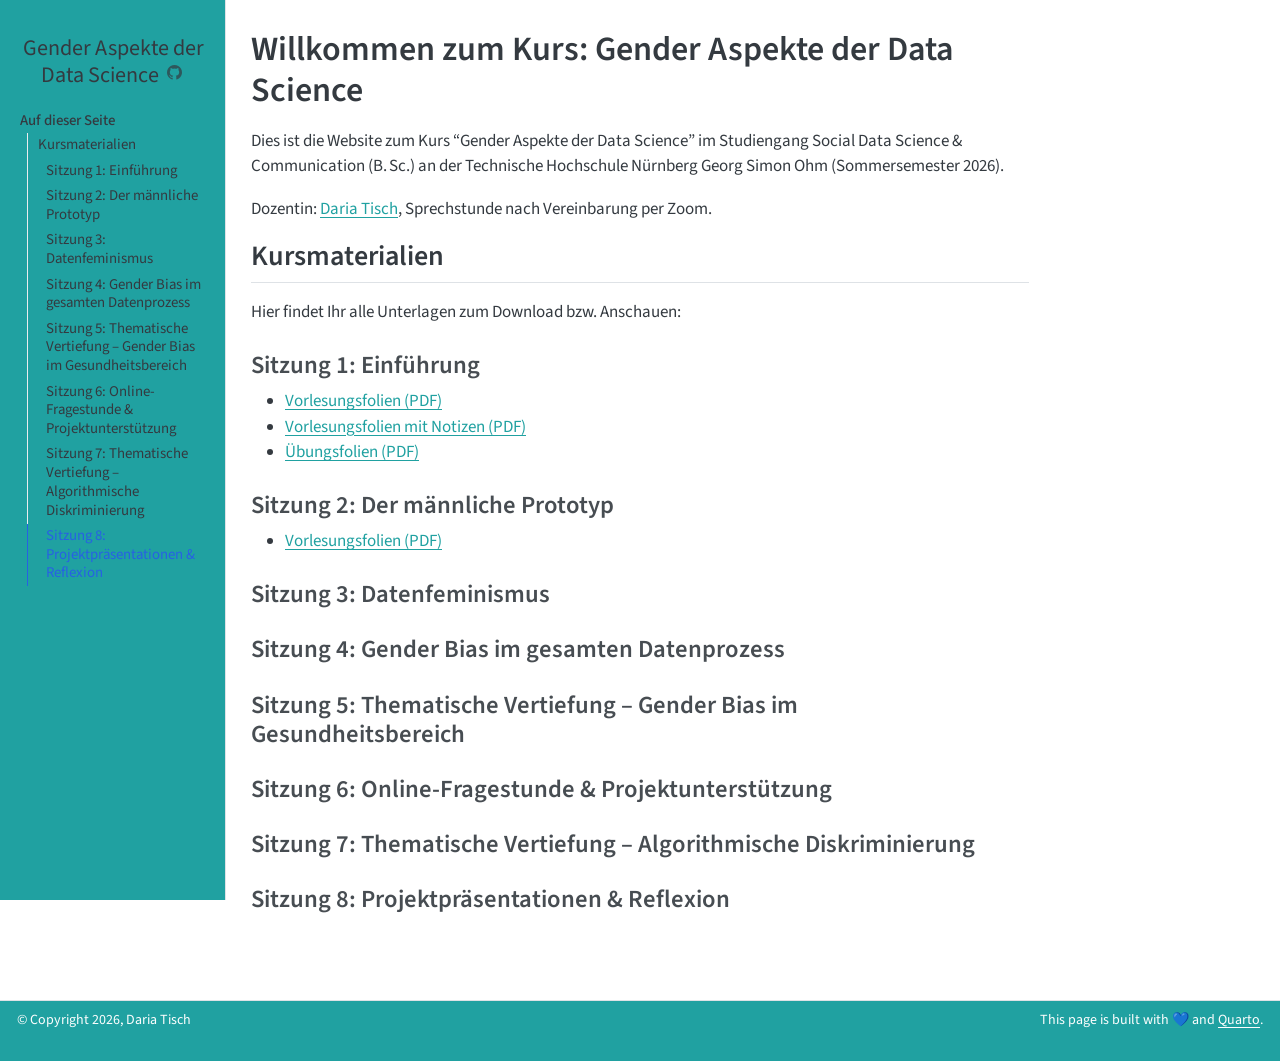
==== docs/index.html @ fe713004 "Initial commit" ====
<!DOCTYPE html>
<html xmlns="http://www.w3.org/1999/xhtml" lang="de" xml:lang="de"><head>

<meta charset="utf-8">
<meta name="generator" content="quarto-1.6.39">

<meta name="viewport" content="width=device-width, initial-scale=1.0, user-scalable=yes">


<title>Willkommen zum Kurs: Gender Aspekte der Data Science – Gender Aspekte der Data Science</title>
<style>
code{white-space: pre-wrap;}
span.smallcaps{font-variant: small-caps;}
div.columns{display: flex; gap: min(4vw, 1.5em);}
div.column{flex: auto; overflow-x: auto;}
div.hanging-indent{margin-left: 1.5em; text-indent: -1.5em;}
ul.task-list{list-style: none;}
ul.task-list li input[type="checkbox"] {
  width: 0.8em;
  margin: 0 0.8em 0.2em -1em; /* quarto-specific, see https://github.com/quarto-dev/quarto-cli/issues/4556 */ 
  vertical-align: middle;
}
</style>


<script src="site_libs/quarto-nav/quarto-nav.js"></script>
<script src="site_libs/clipboard/clipboard.min.js"></script>
<script src="site_libs/quarto-search/autocomplete.umd.js"></script>
<script src="site_libs/quarto-search/fuse.min.js"></script>
<script src="site_libs/quarto-search/quarto-search.js"></script>
<meta name="quarto:offset" content="./">
<script src="site_libs/quarto-html/quarto.js"></script>
<script src="site_libs/quarto-html/popper.min.js"></script>
<script src="site_libs/quarto-html/tippy.umd.min.js"></script>
<script src="site_libs/quarto-html/anchor.min.js"></script>
<link href="site_libs/quarto-html/tippy.css" rel="stylesheet">
<link href="site_libs/quarto-html/quarto-syntax-highlighting-e26003cea8cd680ca0c55a263523d882.css" rel="stylesheet" id="quarto-text-highlighting-styles">
<script src="site_libs/bootstrap/bootstrap.min.js"></script>
<link href="site_libs/bootstrap/bootstrap-icons.css" rel="stylesheet">
<link href="site_libs/bootstrap/bootstrap-8b5f6328e889d27b64a6ce8f4bb5505e.min.css" rel="stylesheet" append-hash="true" id="quarto-bootstrap" data-mode="light">
<script id="quarto-search-options" type="application/json">{
  "location": "sidebar",
  "copy-button": false,
  "collapse-after": 3,
  "panel-placement": "start",
  "type": "textbox",
  "limit": 50,
  "keyboard-shortcut": [
    "f",
    "/",
    "s"
  ],
  "show-item-context": false,
  "language": {
    "search-no-results-text": "Keine Treffer",
    "search-matching-documents-text": "Treffer",
    "search-copy-link-title": "Link in die Suche kopieren",
    "search-hide-matches-text": "Zusätzliche Treffer verbergen",
    "search-more-match-text": "weitere Treffer in diesem Dokument",
    "search-more-matches-text": "weitere Treffer in diesem Dokument",
    "search-clear-button-title": "Zurücksetzen",
    "search-text-placeholder": "",
    "search-detached-cancel-button-title": "Abbrechen",
    "search-submit-button-title": "Abschicken",
    "search-label": "Suchen"
  }
}</script>


</head>

<body class="nav-sidebar docked">

<div id="quarto-search-results"></div>
  <header id="quarto-header" class="headroom fixed-top">
  <nav class="quarto-secondary-nav">
    <div class="container-fluid d-flex">
      <button type="button" class="quarto-btn-toggle btn" data-bs-toggle="collapse" role="button" data-bs-target=".quarto-sidebar-collapse-item" aria-controls="quarto-sidebar" aria-expanded="false" aria-label="Seitenleiste umschalten" onclick="if (window.quartoToggleHeadroom) { window.quartoToggleHeadroom(); }">
        <i class="bi bi-layout-text-sidebar-reverse"></i>
      </button>
        <nav class="quarto-page-breadcrumbs" aria-label="breadcrumb"><ol class="breadcrumb"><li class="breadcrumb-item">
      Gender Aspekte der Data Science
      </li></ol></nav>
        <a class="flex-grow-1" role="navigation" data-bs-toggle="collapse" data-bs-target=".quarto-sidebar-collapse-item" aria-controls="quarto-sidebar" aria-expanded="false" aria-label="Seitenleiste umschalten" onclick="if (window.quartoToggleHeadroom) { window.quartoToggleHeadroom(); }">      
        </a>
    </div>
  </nav>
</header>
<!-- content -->
<div id="quarto-content" class="quarto-container page-columns page-rows-contents page-layout-article">
<!-- sidebar -->
  <nav id="quarto-sidebar" class="sidebar collapse collapse-horizontal quarto-sidebar-collapse-item sidebar-navigation docked overflow-auto">
    <div class="pt-lg-2 mt-2 text-center sidebar-header">
    <div class="sidebar-title mb-0 py-0">
      <a href="./">Gender Aspekte der Data Science</a> 
        <div class="sidebar-tools-main">
    <a href="https://github.com/dariatisch/wup2024" title="GitHub" class="quarto-navigation-tool px-1" aria-label="GitHub"><i class="bi bi-github"></i></a>
</div>
    </div>
      </div>
    <nav id="TOC" role="doc-toc" class="toc-active">
    <h2 id="toc-title">Auf dieser Seite</h2>
   
  <ul>
  <li><a href="#kursmaterialien" id="toc-kursmaterialien" class="nav-link active" data-scroll-target="#kursmaterialien">Kursmaterialien</a>
  <ul class="collapse">
  <li><a href="#sitzung-1-einführung" id="toc-sitzung-1-einführung" class="nav-link" data-scroll-target="#sitzung-1-einführung">Sitzung 1: Einführung</a></li>
  <li><a href="#sitzung-2-der-männliche-prototyp" id="toc-sitzung-2-der-männliche-prototyp" class="nav-link" data-scroll-target="#sitzung-2-der-männliche-prototyp">Sitzung 2: Der männliche Prototyp</a></li>
  <li><a href="#sitzung-3-datenfeminismus" id="toc-sitzung-3-datenfeminismus" class="nav-link" data-scroll-target="#sitzung-3-datenfeminismus">Sitzung 3: Datenfeminismus</a></li>
  <li><a href="#sitzung-4-gender-bias-im-gesamten-datenprozess" id="toc-sitzung-4-gender-bias-im-gesamten-datenprozess" class="nav-link" data-scroll-target="#sitzung-4-gender-bias-im-gesamten-datenprozess">Sitzung 4: Gender Bias im gesamten Datenprozess</a></li>
  <li><a href="#sitzung-5-thematische-vertiefung-gender-bias-im-gesundheitsbereich" id="toc-sitzung-5-thematische-vertiefung-gender-bias-im-gesundheitsbereich" class="nav-link" data-scroll-target="#sitzung-5-thematische-vertiefung-gender-bias-im-gesundheitsbereich">Sitzung 5: Thematische Vertiefung – Gender Bias im Gesundheitsbereich</a></li>
  <li><a href="#sitzung-6-online-fragestunde-projektunterstützung" id="toc-sitzung-6-online-fragestunde-projektunterstützung" class="nav-link" data-scroll-target="#sitzung-6-online-fragestunde-projektunterstützung">Sitzung 6: Online-Fragestunde &amp; Projektunterstützung</a></li>
  <li><a href="#sitzung-7-thematische-vertiefung-algorithmische-diskriminierung" id="toc-sitzung-7-thematische-vertiefung-algorithmische-diskriminierung" class="nav-link" data-scroll-target="#sitzung-7-thematische-vertiefung-algorithmische-diskriminierung">Sitzung 7: Thematische Vertiefung – Algorithmische Diskriminierung</a></li>
  <li><a href="#sitzung-8-projektpräsentationen-reflexion" id="toc-sitzung-8-projektpräsentationen-reflexion" class="nav-link" data-scroll-target="#sitzung-8-projektpräsentationen-reflexion">Sitzung 8: Projektpräsentationen &amp; Reflexion</a></li>
  </ul></li>
  </ul>
</nav>
</nav>
<div id="quarto-sidebar-glass" class="quarto-sidebar-collapse-item" data-bs-toggle="collapse" data-bs-target=".quarto-sidebar-collapse-item"></div>
<!-- margin-sidebar -->
    <div id="quarto-margin-sidebar" class="sidebar margin-sidebar zindex-bottom">
    </div>
<!-- main -->
<main class="content" id="quarto-document-content">

<header id="title-block-header" class="quarto-title-block default">
<div class="quarto-title">
<h1 class="title">Willkommen zum Kurs: Gender Aspekte der Data Science</h1>
</div>



<div class="quarto-title-meta">

    
  
    
  </div>
  


</header>


<p>Dies ist die Website zum Kurs “Gender Aspekte der Data Science” im Studiengang Social Data Science &amp; Communication (B. Sc.) an der Technische Hochschule Nürnberg Georg Simon Ohm (Sommersemester 2026).</p>
<p>Dozentin: <a href="https://dariatisch.github.io/">Daria Tisch</a>, Sprechstunde nach Vereinbarung per Zoom.</p>
<section id="kursmaterialien" class="level2">
<h2 class="anchored" data-anchor-id="kursmaterialien">Kursmaterialien</h2>
<p>Hier findet Ihr alle Unterlagen zum Download bzw. Anschauen:</p>
<section id="sitzung-1-einführung" class="level3">
<h3 class="anchored" data-anchor-id="sitzung-1-einführung">Sitzung 1: Einführung</h3>
<ul>
<li><a href="slides_pdf/01a_gender_data_science.pdf">Vorlesungsfolien (PDF)</a></li>
<li><a href="slides_pdf/01a_gender_data_science_mit_notizen.pdf">Vorlesungsfolien mit Notizen (PDF)</a></li>
<li><a href="slides_pdf/01b_gender_data_science.pdf">Übungsfolien (PDF)</a></li>
</ul>
</section>
<section id="sitzung-2-der-männliche-prototyp" class="level3">
<h3 class="anchored" data-anchor-id="sitzung-2-der-männliche-prototyp">Sitzung 2: Der männliche Prototyp</h3>
<ul>
<li><a href="slides_pdf/02a_gender_data_science.pdf">Vorlesungsfolien (PDF)</a></li>
</ul>
</section>
<section id="sitzung-3-datenfeminismus" class="level3">
<h3 class="anchored" data-anchor-id="sitzung-3-datenfeminismus">Sitzung 3: Datenfeminismus</h3>
</section>
<section id="sitzung-4-gender-bias-im-gesamten-datenprozess" class="level3">
<h3 class="anchored" data-anchor-id="sitzung-4-gender-bias-im-gesamten-datenprozess">Sitzung 4: Gender Bias im gesamten Datenprozess</h3>
</section>
<section id="sitzung-5-thematische-vertiefung-gender-bias-im-gesundheitsbereich" class="level3">
<h3 class="anchored" data-anchor-id="sitzung-5-thematische-vertiefung-gender-bias-im-gesundheitsbereich">Sitzung 5: Thematische Vertiefung – Gender Bias im Gesundheitsbereich</h3>
</section>
<section id="sitzung-6-online-fragestunde-projektunterstützung" class="level3">
<h3 class="anchored" data-anchor-id="sitzung-6-online-fragestunde-projektunterstützung">Sitzung 6: Online-Fragestunde &amp; Projektunterstützung</h3>
</section>
<section id="sitzung-7-thematische-vertiefung-algorithmische-diskriminierung" class="level3">
<h3 class="anchored" data-anchor-id="sitzung-7-thematische-vertiefung-algorithmische-diskriminierung">Sitzung 7: Thematische Vertiefung – Algorithmische Diskriminierung</h3>
</section>
<section id="sitzung-8-projektpräsentationen-reflexion" class="level3">
<h3 class="anchored" data-anchor-id="sitzung-8-projektpräsentationen-reflexion">Sitzung 8: Projektpräsentationen &amp; Reflexion</h3>


</section>
</section>

</main> <!-- /main -->
<script id="quarto-html-after-body" type="application/javascript">
window.document.addEventListener("DOMContentLoaded", function (event) {
  const toggleBodyColorMode = (bsSheetEl) => {
    const mode = bsSheetEl.getAttribute("data-mode");
    const bodyEl = window.document.querySelector("body");
    if (mode === "dark") {
      bodyEl.classList.add("quarto-dark");
      bodyEl.classList.remove("quarto-light");
    } else {
      bodyEl.classList.add("quarto-light");
      bodyEl.classList.remove("quarto-dark");
    }
  }
  const toggleBodyColorPrimary = () => {
    const bsSheetEl = window.document.querySelector("link#quarto-bootstrap");
    if (bsSheetEl) {
      toggleBodyColorMode(bsSheetEl);
    }
  }
  toggleBodyColorPrimary();  
  const icon = "";
  const anchorJS = new window.AnchorJS();
  anchorJS.options = {
    placement: 'right',
    icon: icon
  };
  anchorJS.add('.anchored');
  const isCodeAnnotation = (el) => {
    for (const clz of el.classList) {
      if (clz.startsWith('code-annotation-')) {                     
        return true;
      }
    }
    return false;
  }
  const onCopySuccess = function(e) {
    // button target
    const button = e.trigger;
    // don't keep focus
    button.blur();
    // flash "checked"
    button.classList.add('code-copy-button-checked');
    var currentTitle = button.getAttribute("title");
    button.setAttribute("title", "Kopiert");
    let tooltip;
    if (window.bootstrap) {
      button.setAttribute("data-bs-toggle", "tooltip");
      button.setAttribute("data-bs-placement", "left");
      button.setAttribute("data-bs-title", "Kopiert");
      tooltip = new bootstrap.Tooltip(button, 
        { trigger: "manual", 
          customClass: "code-copy-button-tooltip",
          offset: [0, -8]});
      tooltip.show();    
    }
    setTimeout(function() {
      if (tooltip) {
        tooltip.hide();
        button.removeAttribute("data-bs-title");
        button.removeAttribute("data-bs-toggle");
        button.removeAttribute("data-bs-placement");
      }
      button.setAttribute("title", currentTitle);
      button.classList.remove('code-copy-button-checked');
    }, 1000);
    // clear code selection
    e.clearSelection();
  }
  const getTextToCopy = function(trigger) {
      const codeEl = trigger.previousElementSibling.cloneNode(true);
      for (const childEl of codeEl.children) {
        if (isCodeAnnotation(childEl)) {
          childEl.remove();
        }
      }
      return codeEl.innerText;
  }
  const clipboard = new window.ClipboardJS('.code-copy-button:not([data-in-quarto-modal])', {
    text: getTextToCopy
  });
  clipboard.on('success', onCopySuccess);
  if (window.document.getElementById('quarto-embedded-source-code-modal')) {
    const clipboardModal = new window.ClipboardJS('.code-copy-button[data-in-quarto-modal]', {
      text: getTextToCopy,
      container: window.document.getElementById('quarto-embedded-source-code-modal')
    });
    clipboardModal.on('success', onCopySuccess);
  }
    var localhostRegex = new RegExp(/^(?:http|https):\/\/localhost\:?[0-9]*\//);
    var mailtoRegex = new RegExp(/^mailto:/);
      var filterRegex = new RegExp('/' + window.location.host + '/');
    var isInternal = (href) => {
        return filterRegex.test(href) || localhostRegex.test(href) || mailtoRegex.test(href);
    }
    // Inspect non-navigation links and adorn them if external
 	var links = window.document.querySelectorAll('a[href]:not(.nav-link):not(.navbar-brand):not(.toc-action):not(.sidebar-link):not(.sidebar-item-toggle):not(.pagination-link):not(.no-external):not([aria-hidden]):not(.dropdown-item):not(.quarto-navigation-tool):not(.about-link)');
    for (var i=0; i<links.length; i++) {
      const link = links[i];
      if (!isInternal(link.href)) {
        // undo the damage that might have been done by quarto-nav.js in the case of
        // links that we want to consider external
        if (link.dataset.originalHref !== undefined) {
          link.href = link.dataset.originalHref;
        }
      }
    }
  function tippyHover(el, contentFn, onTriggerFn, onUntriggerFn) {
    const config = {
      allowHTML: true,
      maxWidth: 500,
      delay: 100,
      arrow: false,
      appendTo: function(el) {
          return el.parentElement;
      },
      interactive: true,
      interactiveBorder: 10,
      theme: 'quarto',
      placement: 'bottom-start',
    };
    if (contentFn) {
      config.content = contentFn;
    }
    if (onTriggerFn) {
      config.onTrigger = onTriggerFn;
    }
    if (onUntriggerFn) {
      config.onUntrigger = onUntriggerFn;
    }
    window.tippy(el, config); 
  }
  const noterefs = window.document.querySelectorAll('a[role="doc-noteref"]');
  for (var i=0; i<noterefs.length; i++) {
    const ref = noterefs[i];
    tippyHover(ref, function() {
      // use id or data attribute instead here
      let href = ref.getAttribute('data-footnote-href') || ref.getAttribute('href');
      try { href = new URL(href).hash; } catch {}
      const id = href.replace(/^#\/?/, "");
      const note = window.document.getElementById(id);
      if (note) {
        return note.innerHTML;
      } else {
        return "";
      }
    });
  }
  const xrefs = window.document.querySelectorAll('a.quarto-xref');
  const processXRef = (id, note) => {
    // Strip column container classes
    const stripColumnClz = (el) => {
      el.classList.remove("page-full", "page-columns");
      if (el.children) {
        for (const child of el.children) {
          stripColumnClz(child);
        }
      }
    }
    stripColumnClz(note)
    if (id === null || id.startsWith('sec-')) {
      // Special case sections, only their first couple elements
      const container = document.createElement("div");
      if (note.children && note.children.length > 2) {
        container.appendChild(note.children[0].cloneNode(true));
        for (let i = 1; i < note.children.length; i++) {
          const child = note.children[i];
          if (child.tagName === "P" && child.innerText === "") {
            continue;
          } else {
            container.appendChild(child.cloneNode(true));
            break;
          }
        }
        if (window.Quarto?.typesetMath) {
          window.Quarto.typesetMath(container);
        }
        return container.innerHTML
      } else {
        if (window.Quarto?.typesetMath) {
          window.Quarto.typesetMath(note);
        }
        return note.innerHTML;
      }
    } else {
      // Remove any anchor links if they are present
      const anchorLink = note.querySelector('a.anchorjs-link');
      if (anchorLink) {
        anchorLink.remove();
      }
      if (window.Quarto?.typesetMath) {
        window.Quarto.typesetMath(note);
      }
      if (note.classList.contains("callout")) {
        return note.outerHTML;
      } else {
        return note.innerHTML;
      }
    }
  }
  for (var i=0; i<xrefs.length; i++) {
    const xref = xrefs[i];
    tippyHover(xref, undefined, function(instance) {
      instance.disable();
      let url = xref.getAttribute('href');
      let hash = undefined; 
      if (url.startsWith('#')) {
        hash = url;
      } else {
        try { hash = new URL(url).hash; } catch {}
      }
      if (hash) {
        const id = hash.replace(/^#\/?/, "");
        const note = window.document.getElementById(id);
        if (note !== null) {
          try {
            const html = processXRef(id, note.cloneNode(true));
            instance.setContent(html);
          } finally {
            instance.enable();
            instance.show();
          }
        } else {
          // See if we can fetch this
          fetch(url.split('#')[0])
          .then(res => res.text())
          .then(html => {
            const parser = new DOMParser();
            const htmlDoc = parser.parseFromString(html, "text/html");
            const note = htmlDoc.getElementById(id);
            if (note !== null) {
              const html = processXRef(id, note);
              instance.setContent(html);
            } 
          }).finally(() => {
            instance.enable();
            instance.show();
          });
        }
      } else {
        // See if we can fetch a full url (with no hash to target)
        // This is a special case and we should probably do some content thinning / targeting
        fetch(url)
        .then(res => res.text())
        .then(html => {
          const parser = new DOMParser();
          const htmlDoc = parser.parseFromString(html, "text/html");
          const note = htmlDoc.querySelector('main.content');
          if (note !== null) {
            // This should only happen for chapter cross references
            // (since there is no id in the URL)
            // remove the first header
            if (note.children.length > 0 && note.children[0].tagName === "HEADER") {
              note.children[0].remove();
            }
            const html = processXRef(null, note);
            instance.setContent(html);
          } 
        }).finally(() => {
          instance.enable();
          instance.show();
        });
      }
    }, function(instance) {
    });
  }
      let selectedAnnoteEl;
      const selectorForAnnotation = ( cell, annotation) => {
        let cellAttr = 'data-code-cell="' + cell + '"';
        let lineAttr = 'data-code-annotation="' +  annotation + '"';
        const selector = 'span[' + cellAttr + '][' + lineAttr + ']';
        return selector;
      }
      const selectCodeLines = (annoteEl) => {
        const doc = window.document;
        const targetCell = annoteEl.getAttribute("data-target-cell");
        const targetAnnotation = annoteEl.getAttribute("data-target-annotation");
        const annoteSpan = window.document.querySelector(selectorForAnnotation(targetCell, targetAnnotation));
        const lines = annoteSpan.getAttribute("data-code-lines").split(",");
        const lineIds = lines.map((line) => {
          return targetCell + "-" + line;
        })
        let top = null;
        let height = null;
        let parent = null;
        if (lineIds.length > 0) {
            //compute the position of the single el (top and bottom and make a div)
            const el = window.document.getElementById(lineIds[0]);
            top = el.offsetTop;
            height = el.offsetHeight;
            parent = el.parentElement.parentElement;
          if (lineIds.length > 1) {
            const lastEl = window.document.getElementById(lineIds[lineIds.length - 1]);
            const bottom = lastEl.offsetTop + lastEl.offsetHeight;
            height = bottom - top;
          }
          if (top !== null && height !== null && parent !== null) {
            // cook up a div (if necessary) and position it 
            let div = window.document.getElementById("code-annotation-line-highlight");
            if (div === null) {
              div = window.document.createElement("div");
              div.setAttribute("id", "code-annotation-line-highlight");
              div.style.position = 'absolute';
              parent.appendChild(div);
            }
            div.style.top = top - 2 + "px";
            div.style.height = height + 4 + "px";
            div.style.left = 0;
            let gutterDiv = window.document.getElementById("code-annotation-line-highlight-gutter");
            if (gutterDiv === null) {
              gutterDiv = window.document.createElement("div");
              gutterDiv.setAttribute("id", "code-annotation-line-highlight-gutter");
              gutterDiv.style.position = 'absolute';
              const codeCell = window.document.getElementById(targetCell);
              const gutter = codeCell.querySelector('.code-annotation-gutter');
              gutter.appendChild(gutterDiv);
            }
            gutterDiv.style.top = top - 2 + "px";
            gutterDiv.style.height = height + 4 + "px";
          }
          selectedAnnoteEl = annoteEl;
        }
      };
      const unselectCodeLines = () => {
        const elementsIds = ["code-annotation-line-highlight", "code-annotation-line-highlight-gutter"];
        elementsIds.forEach((elId) => {
          const div = window.document.getElementById(elId);
          if (div) {
            div.remove();
          }
        });
        selectedAnnoteEl = undefined;
      };
        // Handle positioning of the toggle
    window.addEventListener(
      "resize",
      throttle(() => {
        elRect = undefined;
        if (selectedAnnoteEl) {
          selectCodeLines(selectedAnnoteEl);
        }
      }, 10)
    );
    function throttle(fn, ms) {
    let throttle = false;
    let timer;
      return (...args) => {
        if(!throttle) { // first call gets through
            fn.apply(this, args);
            throttle = true;
        } else { // all the others get throttled
            if(timer) clearTimeout(timer); // cancel #2
            timer = setTimeout(() => {
              fn.apply(this, args);
              timer = throttle = false;
            }, ms);
        }
      };
    }
      // Attach click handler to the DT
      const annoteDls = window.document.querySelectorAll('dt[data-target-cell]');
      for (const annoteDlNode of annoteDls) {
        annoteDlNode.addEventListener('click', (event) => {
          const clickedEl = event.target;
          if (clickedEl !== selectedAnnoteEl) {
            unselectCodeLines();
            const activeEl = window.document.querySelector('dt[data-target-cell].code-annotation-active');
            if (activeEl) {
              activeEl.classList.remove('code-annotation-active');
            }
            selectCodeLines(clickedEl);
            clickedEl.classList.add('code-annotation-active');
          } else {
            // Unselect the line
            unselectCodeLines();
            clickedEl.classList.remove('code-annotation-active');
          }
        });
      }
  const findCites = (el) => {
    const parentEl = el.parentElement;
    if (parentEl) {
      const cites = parentEl.dataset.cites;
      if (cites) {
        return {
          el,
          cites: cites.split(' ')
        };
      } else {
        return findCites(el.parentElement)
      }
    } else {
      return undefined;
    }
  };
  var bibliorefs = window.document.querySelectorAll('a[role="doc-biblioref"]');
  for (var i=0; i<bibliorefs.length; i++) {
    const ref = bibliorefs[i];
    const citeInfo = findCites(ref);
    if (citeInfo) {
      tippyHover(citeInfo.el, function() {
        var popup = window.document.createElement('div');
        citeInfo.cites.forEach(function(cite) {
          var citeDiv = window.document.createElement('div');
          citeDiv.classList.add('hanging-indent');
          citeDiv.classList.add('csl-entry');
          var biblioDiv = window.document.getElementById('ref-' + cite);
          if (biblioDiv) {
            citeDiv.innerHTML = biblioDiv.innerHTML;
          }
          popup.appendChild(citeDiv);
        });
        return popup.innerHTML;
      });
    }
  }
});
</script>
</div> <!-- /content -->
<footer class="footer">
  <div class="nav-footer">
    <div class="nav-footer-left">
<p>© Copyright 2026, Daria Tisch</p>
</div>   
    <div class="nav-footer-center">
      &nbsp;
    </div>
    <div class="nav-footer-right">
<p>This page is built with 💙 and <a href="https://quarto.org/">Quarto</a>.</p>
</div>
  </div>
</footer>




</body></html>
---- docs/site_libs/quarto-html/tippy.css ----
.tippy-box[data-animation=fade][data-state=hidden]{opacity:0}[data-tippy-root]{max-width:calc(100vw - 10px)}.tippy-box{position:relative;background-color:#333;color:#fff;border-radius:4px;font-size:14px;line-height:1.4;white-space:normal;outline:0;transition-property:transform,visibility,opacity}.tippy-box[data-placement^=top]>.tippy-arrow{bottom:0}.tippy-box[data-placement^=top]>.tippy-arrow:before{bottom:-7px;left:0;border-width:8px 8px 0;border-top-color:initial;transform-origin:center top}.tippy-box[data-placement^=bottom]>.tippy-arrow{top:0}.tippy-box[data-placement^=bottom]>.tippy-arrow:before{top:-7px;left:0;border-width:0 8px 8px;border-bottom-color:initial;transform-origin:center bottom}.tippy-box[data-placement^=left]>.tippy-arrow{right:0}.tippy-box[data-placement^=left]>.tippy-arrow:before{border-width:8px 0 8px 8px;border-left-color:initial;right:-7px;transform-origin:center left}.tippy-box[data-placement^=right]>.tippy-arrow{left:0}.tippy-box[data-placement^=right]>.tippy-arrow:before{left:-7px;border-width:8px 8px 8px 0;border-right-color:initial;transform-origin:center right}.tippy-box[data-inertia][data-state=visible]{transition-timing-function:cubic-bezier(.54,1.5,.38,1.11)}.tippy-arrow{width:16px;height:16px;color:#333}.tippy-arrow:before{content:"";position:absolute;border-color:transparent;border-style:solid}.tippy-content{position:relative;padding:5px 9px;z-index:1}
---- docs/site_libs/quarto-html/quarto-syntax-highlighting-e26003cea8cd680ca0c55a263523d882.css ----
/* quarto syntax highlight colors */
:root {
  --quarto-hl-ot-color: #003B4F;
  --quarto-hl-at-color: #657422;
  --quarto-hl-ss-color: #20794D;
  --quarto-hl-an-color: #5E5E5E;
  --quarto-hl-fu-color: #4758AB;
  --quarto-hl-st-color: #20794D;
  --quarto-hl-cf-color: #003B4F;
  --quarto-hl-op-color: #5E5E5E;
  --quarto-hl-er-color: #AD0000;
  --quarto-hl-bn-color: #AD0000;
  --quarto-hl-al-color: #AD0000;
  --quarto-hl-va-color: #111111;
  --quarto-hl-bu-color: inherit;
  --quarto-hl-ex-color: inherit;
  --quarto-hl-pp-color: #AD0000;
  --quarto-hl-in-color: #5E5E5E;
  --quarto-hl-vs-color: #20794D;
  --quarto-hl-wa-color: #5E5E5E;
  --quarto-hl-do-color: #5E5E5E;
  --quarto-hl-im-color: #00769E;
  --quarto-hl-ch-color: #20794D;
  --quarto-hl-dt-color: #AD0000;
  --quarto-hl-fl-color: #AD0000;
  --quarto-hl-co-color: #5E5E5E;
  --quarto-hl-cv-color: #5E5E5E;
  --quarto-hl-cn-color: #8f5902;
  --quarto-hl-sc-color: #5E5E5E;
  --quarto-hl-dv-color: #AD0000;
  --quarto-hl-kw-color: #003B4F;
}

/* other quarto variables */
:root {
  --quarto-font-monospace: SFMono-Regular, Menlo, Monaco, Consolas, "Liberation Mono", "Courier New", monospace;
}

pre > code.sourceCode > span {
  color: #003B4F;
}

code span {
  color: #003B4F;
}

code.sourceCode > span {
  color: #003B4F;
}

div.sourceCode,
div.sourceCode pre.sourceCode {
  color: #003B4F;
}

code span.ot {
  color: #003B4F;
  font-style: inherit;
}

code span.at {
  color: #657422;
  font-style: inherit;
}

code span.ss {
  color: #20794D;
  font-style: inherit;
}

code span.an {
  color: #5E5E5E;
  font-style: inherit;
}

code span.fu {
  color: #4758AB;
  font-style: inherit;
}

code span.st {
  color: #20794D;
  font-style: inherit;
}

code span.cf {
  color: #003B4F;
  font-weight: bold;
  font-style: inherit;
}

code span.op {
  color: #5E5E5E;
  font-style: inherit;
}

code span.er {
  color: #AD0000;
  font-style: inherit;
}

code span.bn {
  color: #AD0000;
  font-style: inherit;
}

code span.al {
  color: #AD0000;
  font-style: inherit;
}

code span.va {
  color: #111111;
  font-style: inherit;
}

code span.bu {
  font-style: inherit;
}

code span.ex {
  font-style: inherit;
}

code span.pp {
  color: #AD0000;
  font-style: inherit;
}

code span.in {
  color: #5E5E5E;
  font-style: inherit;
}

code span.vs {
  color: #20794D;
  font-style: inherit;
}

code span.wa {
  color: #5E5E5E;
  font-style: italic;
}

code span.do {
  color: #5E5E5E;
  font-style: italic;
}

code span.im {
  color: #00769E;
  font-style: inherit;
}

code span.ch {
  color: #20794D;
  font-style: inherit;
}

code span.dt {
  color: #AD0000;
  font-style: inherit;
}

code span.fl {
  color: #AD0000;
  font-style: inherit;
}

code span.co {
  color: #5E5E5E;
  font-style: inherit;
}

code span.cv {
  color: #5E5E5E;
  font-style: italic;
}

code span.cn {
  color: #8f5902;
  font-style: inherit;
}

code span.sc {
  color: #5E5E5E;
  font-style: inherit;
}

code span.dv {
  color: #AD0000;
  font-style: inherit;
}

code span.kw {
  color: #003B4F;
  font-weight: bold;
  font-style: inherit;
}

.prevent-inlining {
  content: "</";
}

/*# sourceMappingURL=e90e9ab646ea9b1aaa61e089606e0f97.css.map */
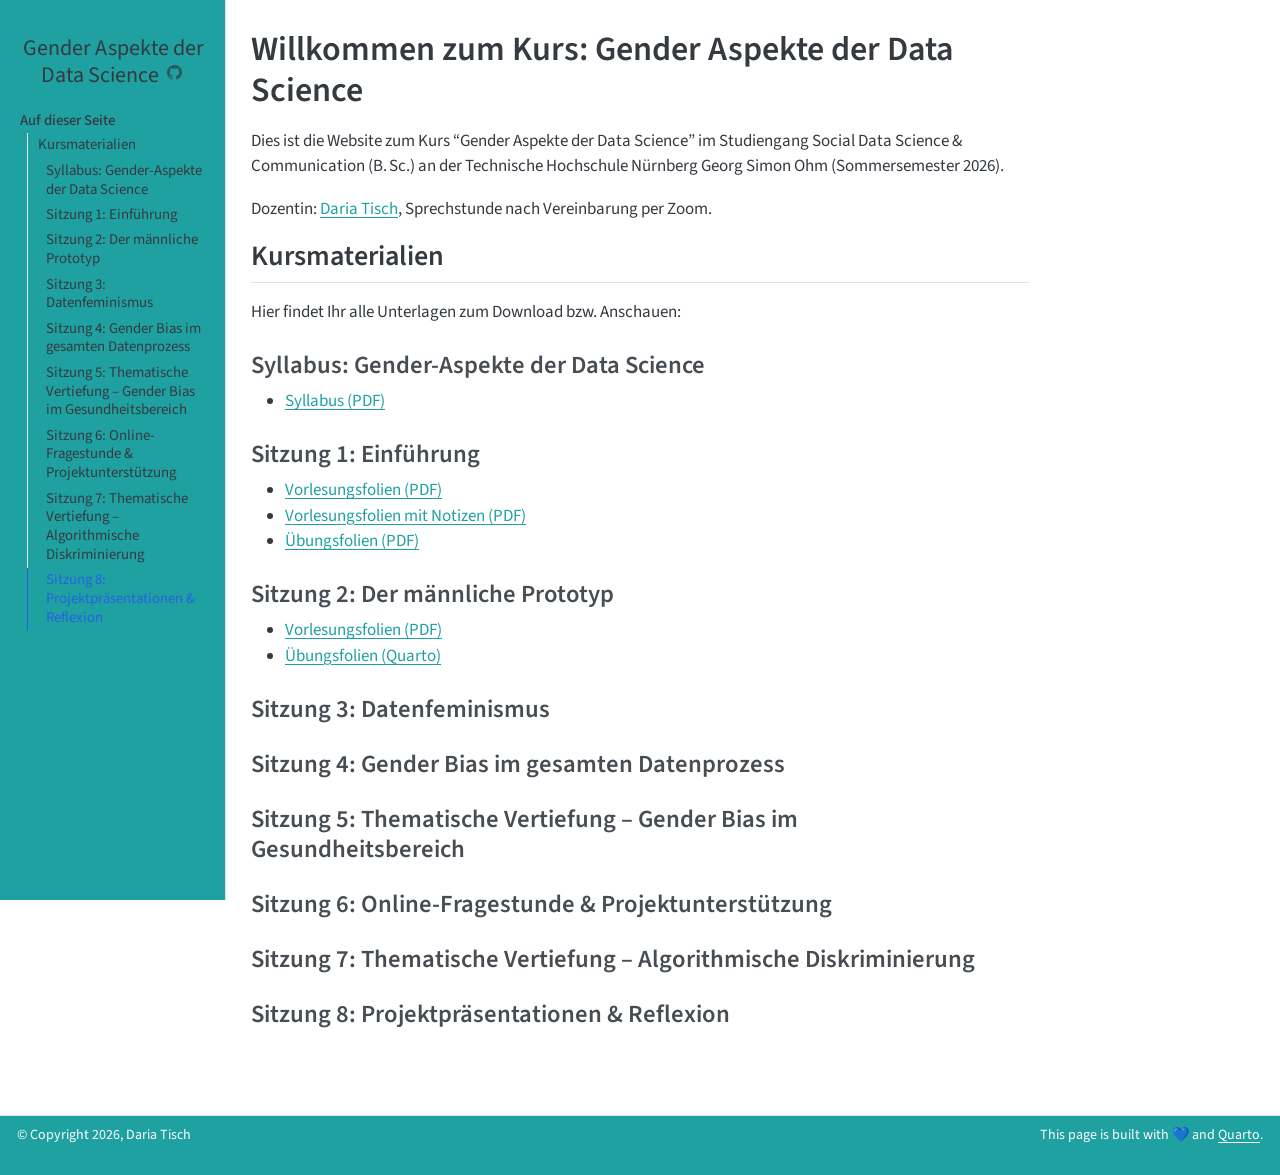
==== commit d2949748: "small change" ====
--- a/docs/index.html
+++ b/docs/index.html
@@ -94,7 +94,7 @@
     <div class="sidebar-title mb-0 py-0">
       <a href="./">Gender Aspekte der Data Science</a> 
         <div class="sidebar-tools-main">
-    <a href="https://github.com/dariatisch/wup2024" title="GitHub" class="quarto-navigation-tool px-1" aria-label="GitHub"><i class="bi bi-github"></i></a>
+    <a href="https://github.com/dariatisch/gender_data_science_2026" title="GitHub" class="quarto-navigation-tool px-1" aria-label="GitHub"><i class="bi bi-github"></i></a>
 </div>
     </div>
       </div>
@@ -104,6 +104,7 @@
   <ul>
   <li><a href="#kursmaterialien" id="toc-kursmaterialien" class="nav-link active" data-scroll-target="#kursmaterialien">Kursmaterialien</a>
   <ul class="collapse">
+  <li><a href="#syllabus-gender-aspekte-der-data-science" id="toc-syllabus-gender-aspekte-der-data-science" class="nav-link" data-scroll-target="#syllabus-gender-aspekte-der-data-science">Syllabus: Gender-Aspekte der Data Science</a></li>
   <li><a href="#sitzung-1-einführung" id="toc-sitzung-1-einführung" class="nav-link" data-scroll-target="#sitzung-1-einführung">Sitzung 1: Einführung</a></li>
   <li><a href="#sitzung-2-der-männliche-prototyp" id="toc-sitzung-2-der-männliche-prototyp" class="nav-link" data-scroll-target="#sitzung-2-der-männliche-prototyp">Sitzung 2: Der männliche Prototyp</a></li>
   <li><a href="#sitzung-3-datenfeminismus" id="toc-sitzung-3-datenfeminismus" class="nav-link" data-scroll-target="#sitzung-3-datenfeminismus">Sitzung 3: Datenfeminismus</a></li>
@@ -147,6 +148,12 @@
 <section id="kursmaterialien" class="level2">
 <h2 class="anchored" data-anchor-id="kursmaterialien">Kursmaterialien</h2>
 <p>Hier findet Ihr alle Unterlagen zum Download bzw. Anschauen:</p>
+<section id="syllabus-gender-aspekte-der-data-science" class="level3">
+<h3 class="anchored" data-anchor-id="syllabus-gender-aspekte-der-data-science">Syllabus: Gender-Aspekte der Data Science</h3>
+<ul>
+<li><a href="slides_pdf/syllabus_gender_data_science_SS_2026.pdf">Syllabus (PDF)</a></li>
+</ul>
+</section>
 <section id="sitzung-1-einführung" class="level3">
 <h3 class="anchored" data-anchor-id="sitzung-1-einführung">Sitzung 1: Einführung</h3>
 <ul>
@@ -159,6 +166,7 @@
 <h3 class="anchored" data-anchor-id="sitzung-2-der-männliche-prototyp">Sitzung 2: Der männliche Prototyp</h3>
 <ul>
 <li><a href="slides_pdf/02a_gender_data_science.pdf">Vorlesungsfolien (PDF)</a></li>
+<li><a href="slides_quarto/02b_gender_data_science.html">Übungsfolien (Quarto)</a></li>
 </ul>
 </section>
 <section id="sitzung-3-datenfeminismus" class="level3">
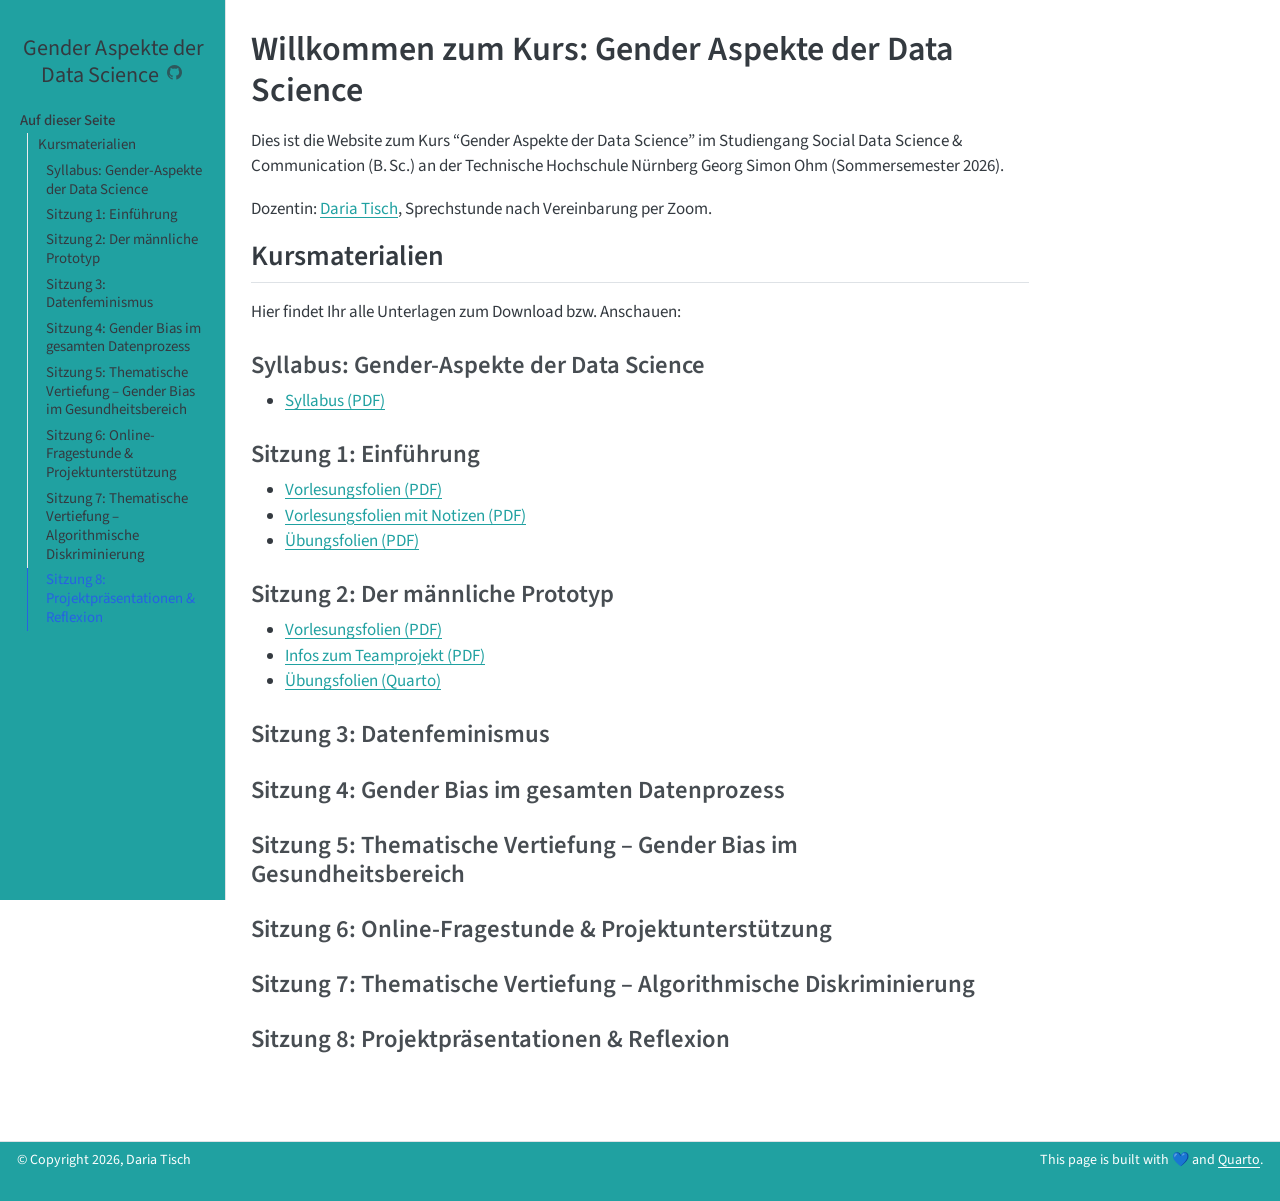
==== commit 6a3b5ca6: "info teamprojekt" ====
--- a/docs/index.html
+++ b/docs/index.html
@@ -166,6 +166,7 @@
 <h3 class="anchored" data-anchor-id="sitzung-2-der-männliche-prototyp">Sitzung 2: Der männliche Prototyp</h3>
 <ul>
 <li><a href="slides_pdf/02a_gender_data_science.pdf">Vorlesungsfolien (PDF)</a></li>
+<li><a href="slides_pdf/02b_gender_data_science.pdf">Infos zum Teamprojekt (PDF)</a></li>
 <li><a href="slides_quarto/02b_gender_data_science.html">Übungsfolien (Quarto)</a></li>
 </ul>
 </section>
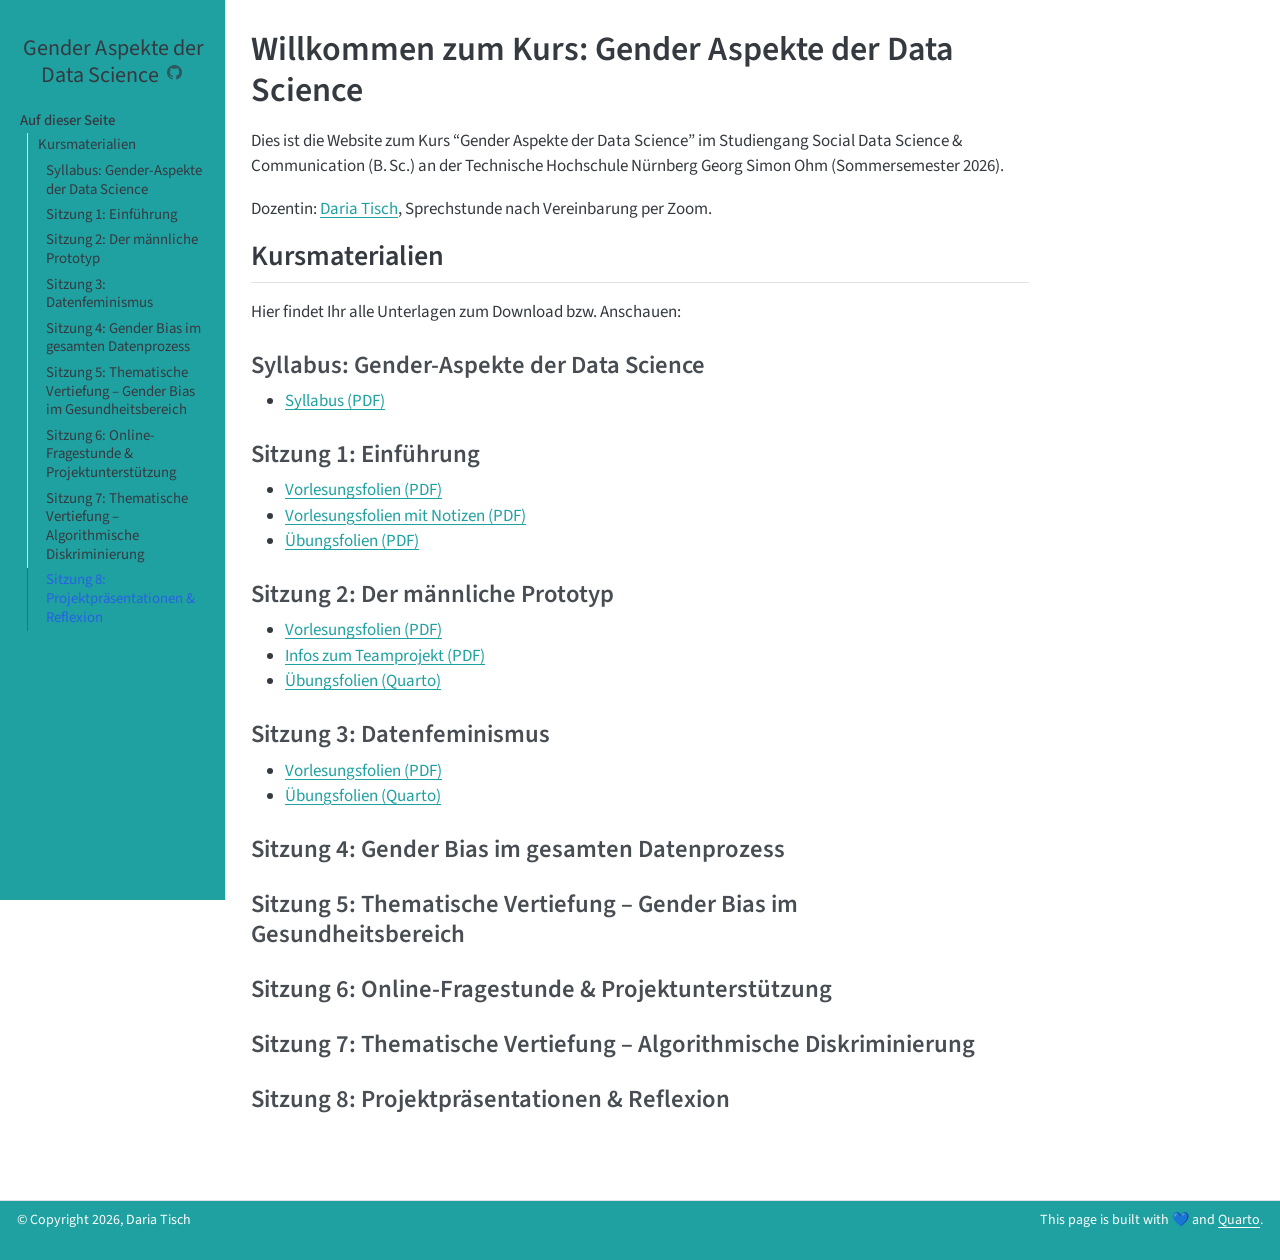
==== commit 02dc51ec: "session 3" ====
--- a/docs/index.html
+++ b/docs/index.html
@@ -172,6 +172,10 @@
 </section>
 <section id="sitzung-3-datenfeminismus" class="level3">
 <h3 class="anchored" data-anchor-id="sitzung-3-datenfeminismus">Sitzung 3: Datenfeminismus</h3>
+<ul>
+<li><a href="slides_pdf/03a_gender_data_science.pdf">Vorlesungsfolien (PDF)</a></li>
+<li><a href="slides_quarto/03b_gender_data_science.html">Übungsfolien (Quarto)</a></li>
+</ul>
 </section>
 <section id="sitzung-4-gender-bias-im-gesamten-datenprozess" class="level3">
 <h3 class="anchored" data-anchor-id="sitzung-4-gender-bias-im-gesamten-datenprozess">Sitzung 4: Gender Bias im gesamten Datenprozess</h3>
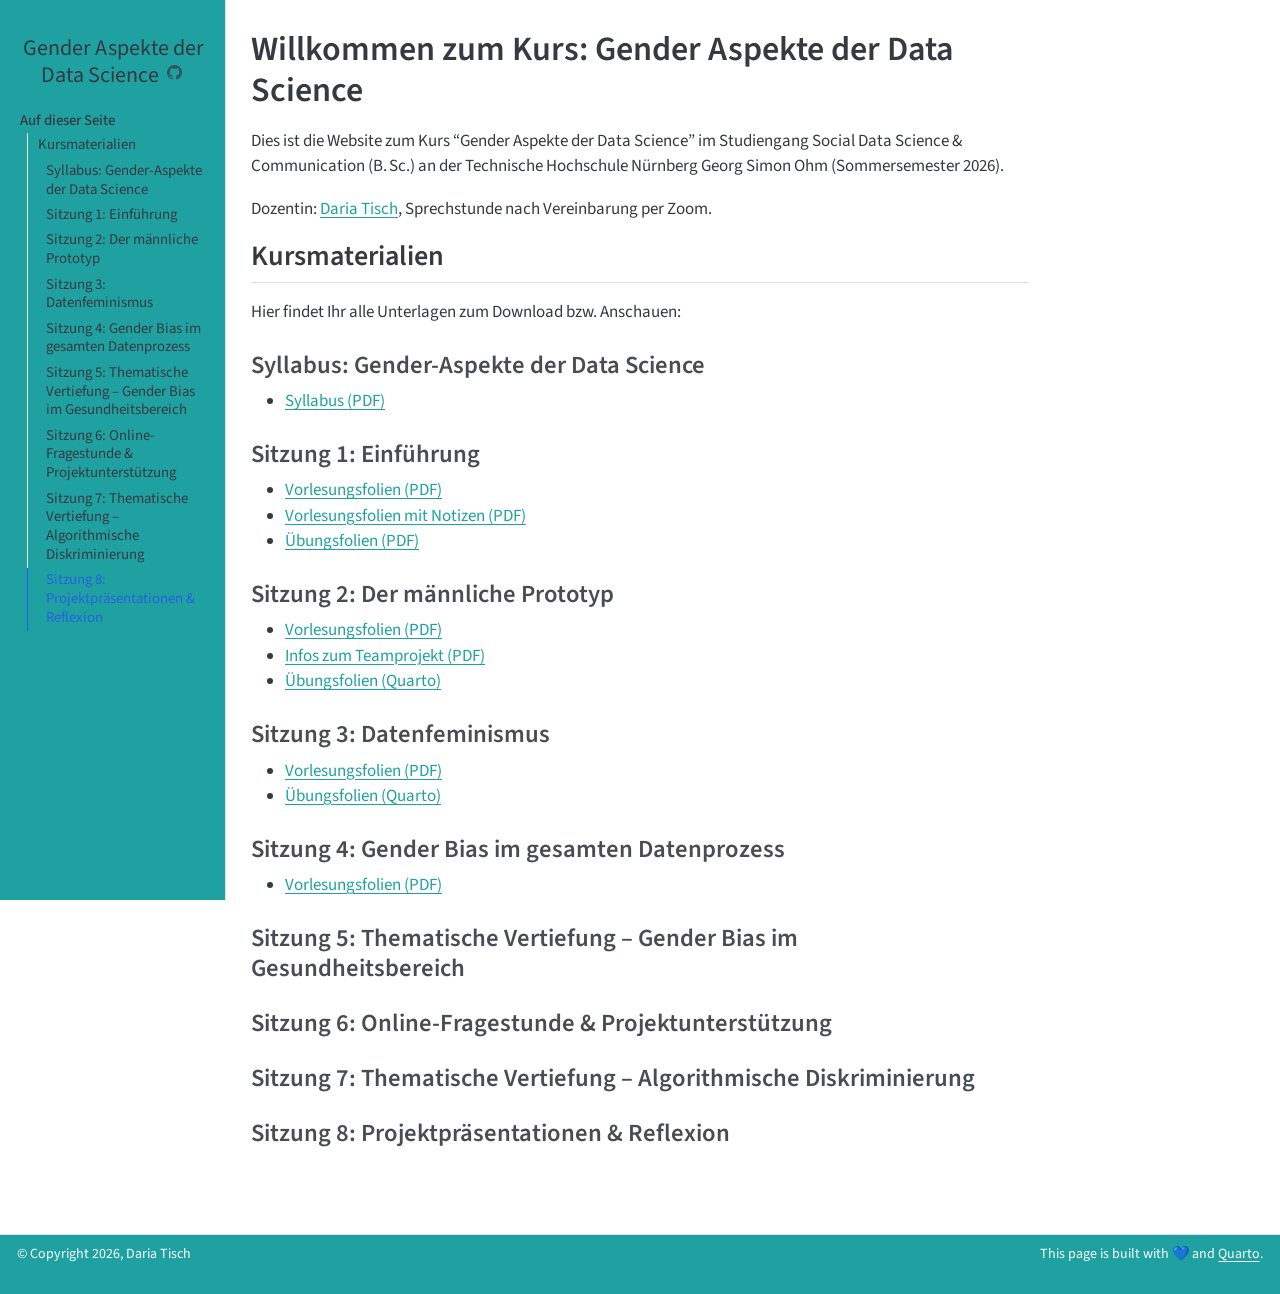
==== commit c508c984: "session 4" ====
--- a/docs/index.html
+++ b/docs/index.html
@@ -179,6 +179,9 @@
 </section>
 <section id="sitzung-4-gender-bias-im-gesamten-datenprozess" class="level3">
 <h3 class="anchored" data-anchor-id="sitzung-4-gender-bias-im-gesamten-datenprozess">Sitzung 4: Gender Bias im gesamten Datenprozess</h3>
+<ul>
+<li><a href="slides_pdf/04a_gender_data_science.pdf">Vorlesungsfolien (PDF)</a></li>
+</ul>
 </section>
 <section id="sitzung-5-thematische-vertiefung-gender-bias-im-gesundheitsbereich" class="level3">
 <h3 class="anchored" data-anchor-id="sitzung-5-thematische-vertiefung-gender-bias-im-gesundheitsbereich">Sitzung 5: Thematische Vertiefung – Gender Bias im Gesundheitsbereich</h3>
